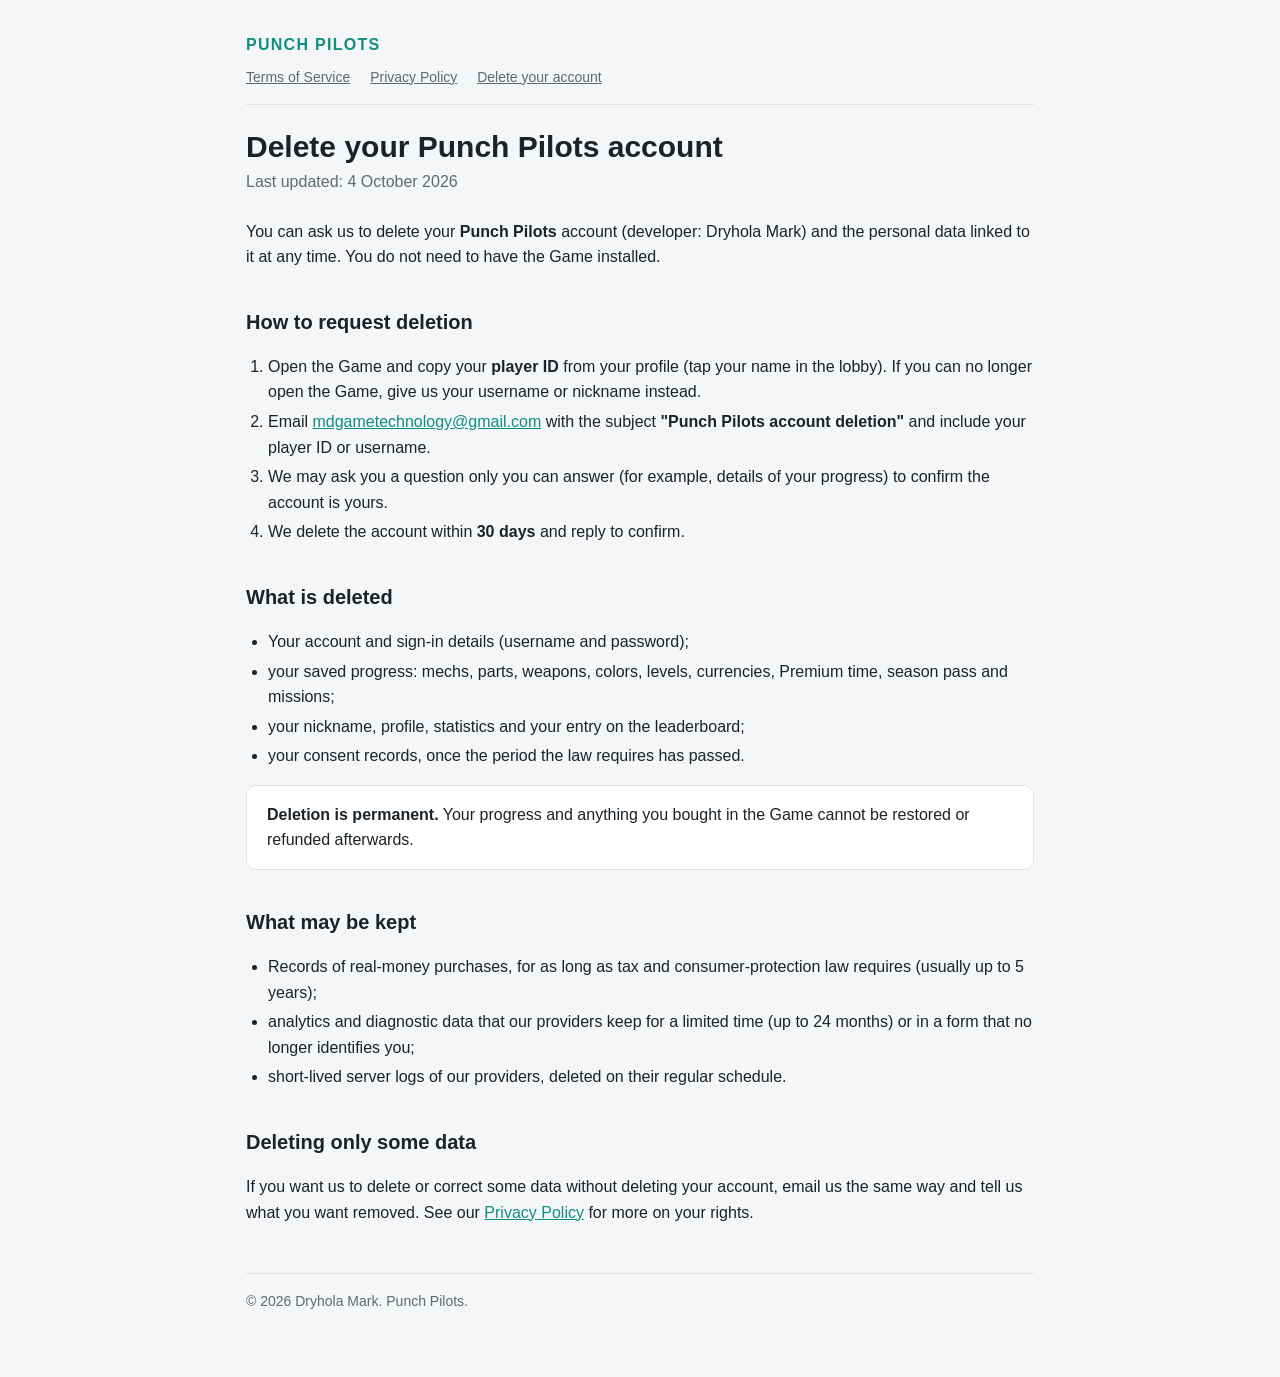
==== delete-account.html @ 1936dfce "Punch Pilots legal pages: terms, privacy, account deletion" ====
<!doctype html>
<html lang="en">
<head>
<meta charset="utf-8">
<meta name="viewport" content="width=device-width, initial-scale=1">
<title>Punch Pilots — Delete your account</title>
<link rel="stylesheet" href="style.css">
</head>
<body>
<main>
<header class="top">
  <a class="brand" href="index.html">Punch Pilots</a>
  <nav class="links">
    <a href="terms.html">Terms of Service</a>
    <a href="privacy.html">Privacy Policy</a>
    <a href="delete-account.html">Delete your account</a>
  </nav>
</header>

<h1>Delete your Punch Pilots account</h1>
<p class="updated">Last updated: 4 October 2026</p>

<p>You can ask us to delete your <b>Punch Pilots</b> account (developer: Dryhola Mark) and the personal data linked to it at any time. You do not need to have the Game installed.</p>

<h2>How to request deletion</h2>
<ol>
  <li>Open the Game and copy your <b>player ID</b> from your profile (tap your name in the lobby). If you can no longer open the Game, give us your username or nickname instead.</li>
  <li>Email <a href="mailto:mdgametechnology@gmail.com?subject=Punch%20Pilots%20account%20deletion">mdgametechnology@gmail.com</a> with the subject <b>"Punch Pilots account deletion"</b> and include your player ID or username.</li>
  <li>We may ask you a question only you can answer (for example, details of your progress) to confirm the account is yours.</li>
  <li>We delete the account within <b>30 days</b> and reply to confirm.</li>
</ol>

<h2>What is deleted</h2>
<ul>
  <li>Your account and sign-in details (username and password);</li>
  <li>your saved progress: mechs, parts, weapons, colors, levels, currencies, Premium time, season pass and missions;</li>
  <li>your nickname, profile, statistics and your entry on the leaderboard;</li>
  <li>your consent records, once the period the law requires has passed.</li>
</ul>
<p class="card"><b>Deletion is permanent.</b> Your progress and anything you bought in the Game cannot be restored or refunded afterwards.</p>

<h2>What may be kept</h2>
<ul>
  <li>Records of real-money purchases, for as long as tax and consumer-protection law requires (usually up to 5 years);</li>
  <li>analytics and diagnostic data that our providers keep for a limited time (up to 24 months) or in a form that no longer identifies you;</li>
  <li>short-lived server logs of our providers, deleted on their regular schedule.</li>
</ul>

<h2>Deleting only some data</h2>
<p>If you want us to delete or correct some data without deleting your account, email us the same way and tell us what you want removed. See our <a href="privacy.html">Privacy Policy</a> for more on your rights.</p>

<footer>© 2026 Dryhola Mark. Punch Pilots.</footer>
</main>
</body>
</html>
---- style.css ----
:root {
  --bg: #0f1418;
  --card: #161d23;
  --text: #e4ebef;
  --muted: #93a3ad;
  --accent: #3fd9c6;
  --rule: #26323b;
}
@media (prefers-color-scheme: light) {
  :root {
    --bg: #f4f6f7;
    --card: #ffffff;
    --text: #1b2329;
    --muted: #5c6b74;
    --accent: #0f8f80;
    --rule: #dde3e6;
  }
}
* { box-sizing: border-box; }
html { -webkit-text-size-adjust: 100%; }
body {
  margin: 0;
  background: var(--bg);
  color: var(--text);
  font: 16px/1.6 -apple-system, BlinkMacSystemFont, "Segoe UI", Roboto, Helvetica, Arial, sans-serif;
}
main {
  max-width: 820px;
  margin: 0 auto;
  padding: 32px 16px 64px;
}
header.top {
  border-bottom: 1px solid var(--rule);
  margin-bottom: 24px;
  padding-bottom: 16px;
}
header.top a.brand {
  color: var(--accent);
  font-weight: 700;
  letter-spacing: .08em;
  text-decoration: none;
  text-transform: uppercase;
}
nav.links { margin-top: 8px; font-size: 14px; }
nav.links a { color: var(--muted); margin-right: 16px; }
h1 { font-size: 30px; line-height: 1.2; margin: 0 0 4px; }
h2 { font-size: 20px; margin: 36px 0 8px; }
h3 { font-size: 17px; margin: 24px 0 6px; }
p.updated { color: var(--muted); margin: 0 0 24px; }
a { color: var(--accent); overflow-wrap: anywhere; }
ul, ol { padding-left: 22px; }
li { margin: 4px 0; }
.card {
  background: var(--card);
  border: 1px solid var(--rule);
  border-radius: 10px;
  padding: 16px 20px;
  margin: 16px 0;
}
table { border-collapse: collapse; width: 100%; font-size: 15px; }
th, td { border: 1px solid var(--rule); padding: 8px 10px; text-align: left; vertical-align: top; }
th { background: var(--card); }
.table-wrap { overflow-x: auto; }
footer { color: var(--muted); font-size: 14px; margin-top: 48px; border-top: 1px solid var(--rule); padding-top: 16px; }
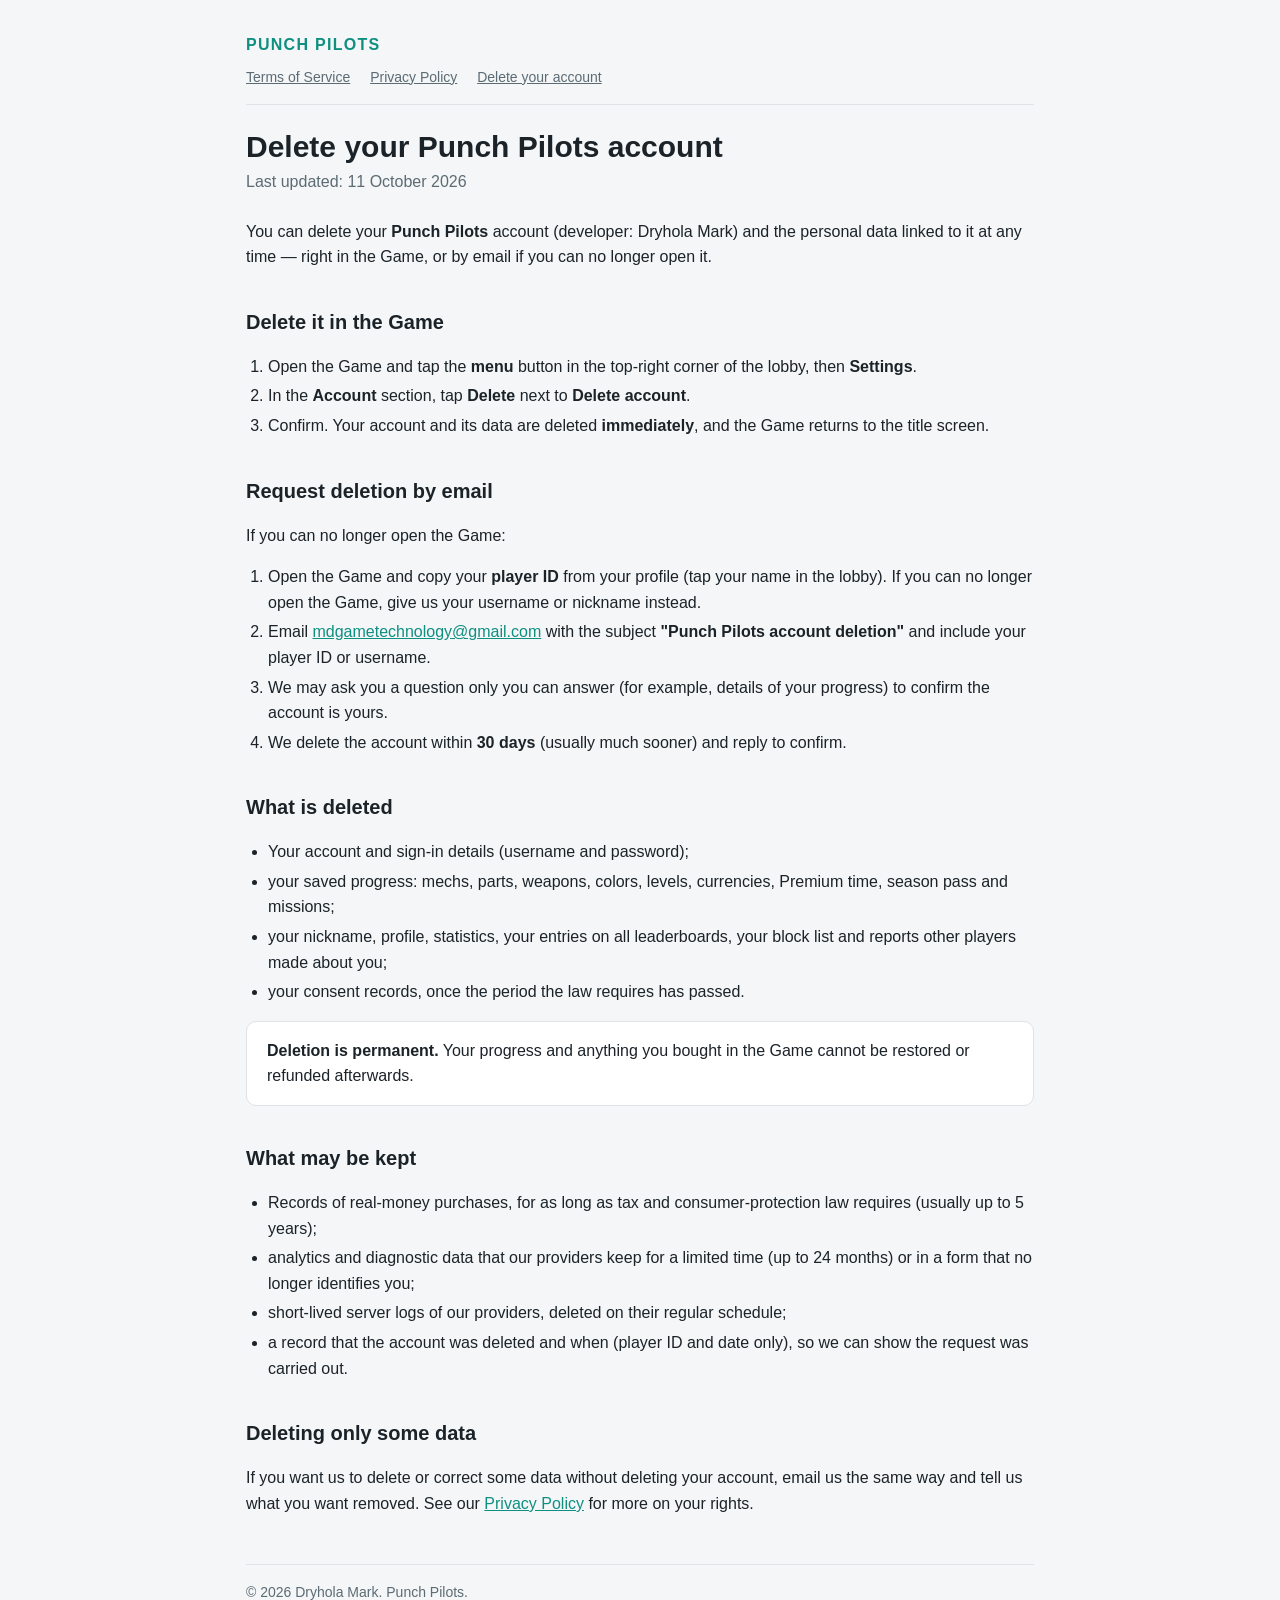
==== commit 124c8aa5: "Delete account: in-game deletion (Settings > Account > Delete account)" ====
--- a/delete-account.html
+++ b/delete-account.html
@@ -18,23 +18,31 @@
 </header>
 
 <h1>Delete your Punch Pilots account</h1>
-<p class="updated">Last updated: 4 October 2026</p>
+<p class="updated">Last updated: 11 October 2026</p>
 
-<p>You can ask us to delete your <b>Punch Pilots</b> account (developer: Dryhola Mark) and the personal data linked to it at any time. You do not need to have the Game installed.</p>
+<p>You can delete your <b>Punch Pilots</b> account (developer: Dryhola Mark) and the personal data linked to it at any time — right in the Game, or by email if you can no longer open it.</p>
 
-<h2>How to request deletion</h2>
+<h2>Delete it in the Game</h2>
+<ol>
+  <li>Open the Game and tap the <b>menu</b> button in the top-right corner of the lobby, then <b>Settings</b>.</li>
+  <li>In the <b>Account</b> section, tap <b>Delete</b> next to <b>Delete account</b>.</li>
+  <li>Confirm. Your account and its data are deleted <b>immediately</b>, and the Game returns to the title screen.</li>
+</ol>
+
+<h2>Request deletion by email</h2>
+<p>If you can no longer open the Game:</p>
 <ol>
   <li>Open the Game and copy your <b>player ID</b> from your profile (tap your name in the lobby). If you can no longer open the Game, give us your username or nickname instead.</li>
   <li>Email <a href="mailto:mdgametechnology@gmail.com?subject=Punch%20Pilots%20account%20deletion">mdgametechnology@gmail.com</a> with the subject <b>"Punch Pilots account deletion"</b> and include your player ID or username.</li>
   <li>We may ask you a question only you can answer (for example, details of your progress) to confirm the account is yours.</li>
-  <li>We delete the account within <b>30 days</b> and reply to confirm.</li>
+  <li>We delete the account within <b>30 days</b> (usually much sooner) and reply to confirm.</li>
 </ol>
 
 <h2>What is deleted</h2>
 <ul>
   <li>Your account and sign-in details (username and password);</li>
   <li>your saved progress: mechs, parts, weapons, colors, levels, currencies, Premium time, season pass and missions;</li>
-  <li>your nickname, profile, statistics and your entry on the leaderboard;</li>
+  <li>your nickname, profile, statistics, your entries on all leaderboards, your block list and reports other players made about you;</li>
   <li>your consent records, once the period the law requires has passed.</li>
 </ul>
 <p class="card"><b>Deletion is permanent.</b> Your progress and anything you bought in the Game cannot be restored or refunded afterwards.</p>
@@ -43,7 +51,8 @@
 <ul>
   <li>Records of real-money purchases, for as long as tax and consumer-protection law requires (usually up to 5 years);</li>
   <li>analytics and diagnostic data that our providers keep for a limited time (up to 24 months) or in a form that no longer identifies you;</li>
-  <li>short-lived server logs of our providers, deleted on their regular schedule.</li>
+  <li>short-lived server logs of our providers, deleted on their regular schedule;</li>
+  <li>a record that the account was deleted and when (player ID and date only), so we can show the request was carried out.</li>
 </ul>
 
 <h2>Deleting only some data</h2>
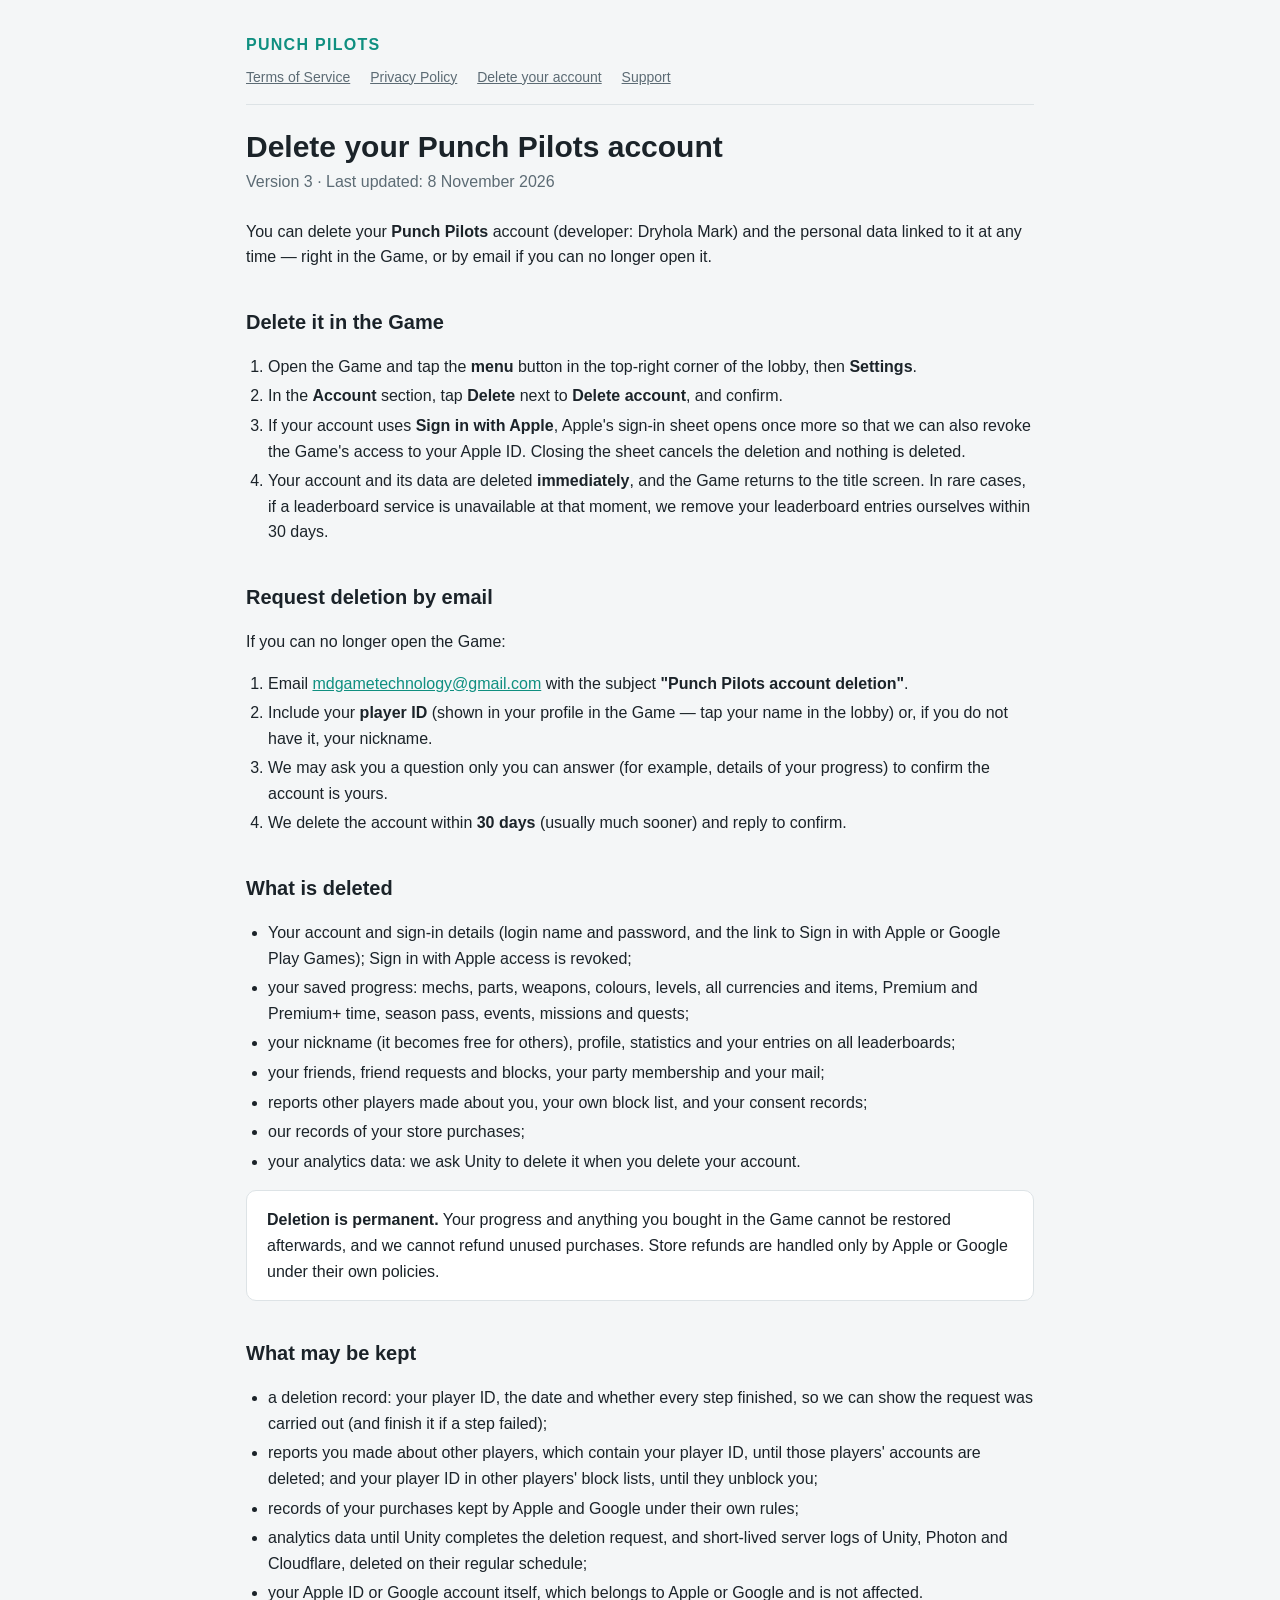
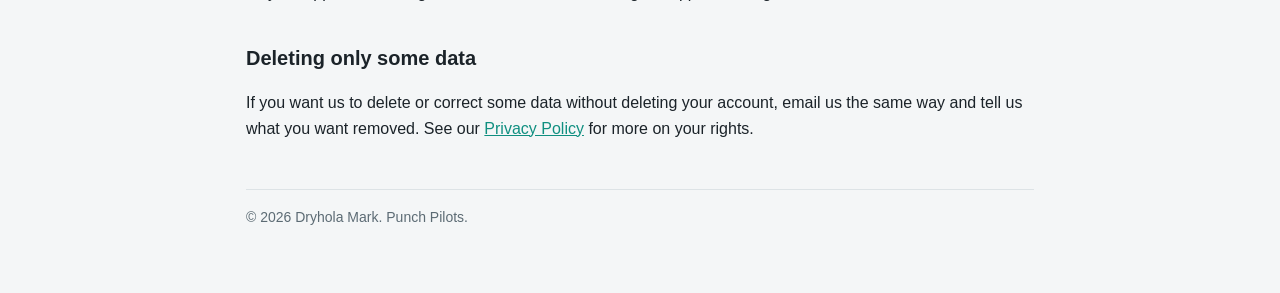
==== commit 096d0f54: "Legal v3 for release 1.0: updated privacy, terms, account deletion; new support page and index" ====
--- a/delete-account.html
+++ b/delete-account.html
@@ -14,45 +14,51 @@
     <a href="terms.html">Terms of Service</a>
     <a href="privacy.html">Privacy Policy</a>
     <a href="delete-account.html">Delete your account</a>
+    <a href="support.html">Support</a>
   </nav>
 </header>
 
 <h1>Delete your Punch Pilots account</h1>
-<p class="updated">Last updated: 11 October 2026</p>
+<p class="updated">Version 3 · Last updated: 8 November 2026</p>
 
 <p>You can delete your <b>Punch Pilots</b> account (developer: Dryhola Mark) and the personal data linked to it at any time — right in the Game, or by email if you can no longer open it.</p>
 
 <h2>Delete it in the Game</h2>
 <ol>
   <li>Open the Game and tap the <b>menu</b> button in the top-right corner of the lobby, then <b>Settings</b>.</li>
-  <li>In the <b>Account</b> section, tap <b>Delete</b> next to <b>Delete account</b>.</li>
-  <li>Confirm. Your account and its data are deleted <b>immediately</b>, and the Game returns to the title screen.</li>
+  <li>In the <b>Account</b> section, tap <b>Delete</b> next to <b>Delete account</b>, and confirm.</li>
+  <li>If your account uses <b>Sign in with Apple</b>, Apple's sign-in sheet opens once more so that we can also revoke the Game's access to your Apple ID. Closing the sheet cancels the deletion and nothing is deleted.</li>
+  <li>Your account and its data are deleted <b>immediately</b>, and the Game returns to the title screen. In rare cases, if a leaderboard service is unavailable at that moment, we remove your leaderboard entries ourselves within 30 days.</li>
 </ol>
 
 <h2>Request deletion by email</h2>
 <p>If you can no longer open the Game:</p>
 <ol>
-  <li>Open the Game and copy your <b>player ID</b> from your profile (tap your name in the lobby). If you can no longer open the Game, give us your username or nickname instead.</li>
-  <li>Email <a href="mailto:mdgametechnology@gmail.com?subject=Punch%20Pilots%20account%20deletion">mdgametechnology@gmail.com</a> with the subject <b>"Punch Pilots account deletion"</b> and include your player ID or username.</li>
+  <li>Email <a href="mailto:mdgametechnology@gmail.com?subject=Punch%20Pilots%20account%20deletion">mdgametechnology@gmail.com</a> with the subject <b>"Punch Pilots account deletion"</b>.</li>
+  <li>Include your <b>player ID</b> (shown in your profile in the Game — tap your name in the lobby) or, if you do not have it, your nickname.</li>
   <li>We may ask you a question only you can answer (for example, details of your progress) to confirm the account is yours.</li>
   <li>We delete the account within <b>30 days</b> (usually much sooner) and reply to confirm.</li>
 </ol>
 
 <h2>What is deleted</h2>
 <ul>
-  <li>Your account and sign-in details (username and password);</li>
-  <li>your saved progress: mechs, parts, weapons, colors, levels, currencies, Premium time, season pass and missions;</li>
-  <li>your nickname, profile, statistics, your entries on all leaderboards, your block list and reports other players made about you;</li>
-  <li>your consent records, once the period the law requires has passed.</li>
+  <li>Your account and sign-in details (login name and password, and the link to Sign in with Apple or Google Play Games); Sign in with Apple access is revoked;</li>
+  <li>your saved progress: mechs, parts, weapons, colours, levels, all currencies and items, Premium and Premium+ time, season pass, events, missions and quests;</li>
+  <li>your nickname (it becomes free for others), profile, statistics and your entries on all leaderboards;</li>
+  <li>your friends, friend requests and blocks, your party membership and your mail;</li>
+  <li>reports other players made about you, your own block list, and your consent records;</li>
+  <li>our records of your store purchases;</li>
+  <li>your analytics data: we ask Unity to delete it when you delete your account.</li>
 </ul>
-<p class="card"><b>Deletion is permanent.</b> Your progress and anything you bought in the Game cannot be restored or refunded afterwards.</p>
+<p class="card"><b>Deletion is permanent.</b> Your progress and anything you bought in the Game cannot be restored afterwards, and we cannot refund unused purchases. Store refunds are handled only by Apple or Google under their own policies.</p>
 
 <h2>What may be kept</h2>
 <ul>
-  <li>Records of real-money purchases, for as long as tax and consumer-protection law requires (usually up to 5 years);</li>
-  <li>analytics and diagnostic data that our providers keep for a limited time (up to 24 months) or in a form that no longer identifies you;</li>
-  <li>short-lived server logs of our providers, deleted on their regular schedule;</li>
-  <li>a record that the account was deleted and when (player ID and date only), so we can show the request was carried out.</li>
+  <li>a deletion record: your player ID, the date and whether every step finished, so we can show the request was carried out (and finish it if a step failed);</li>
+  <li>reports you made about other players, which contain your player ID, until those players' accounts are deleted; and your player ID in other players' block lists, until they unblock you;</li>
+  <li>records of your purchases kept by Apple and Google under their own rules;</li>
+  <li>analytics data until Unity completes the deletion request, and short-lived server logs of Unity, Photon and Cloudflare, deleted on their regular schedule;</li>
+  <li>your Apple ID or Google account itself, which belongs to Apple or Google and is not affected.</li>
 </ul>
 
 <h2>Deleting only some data</h2>
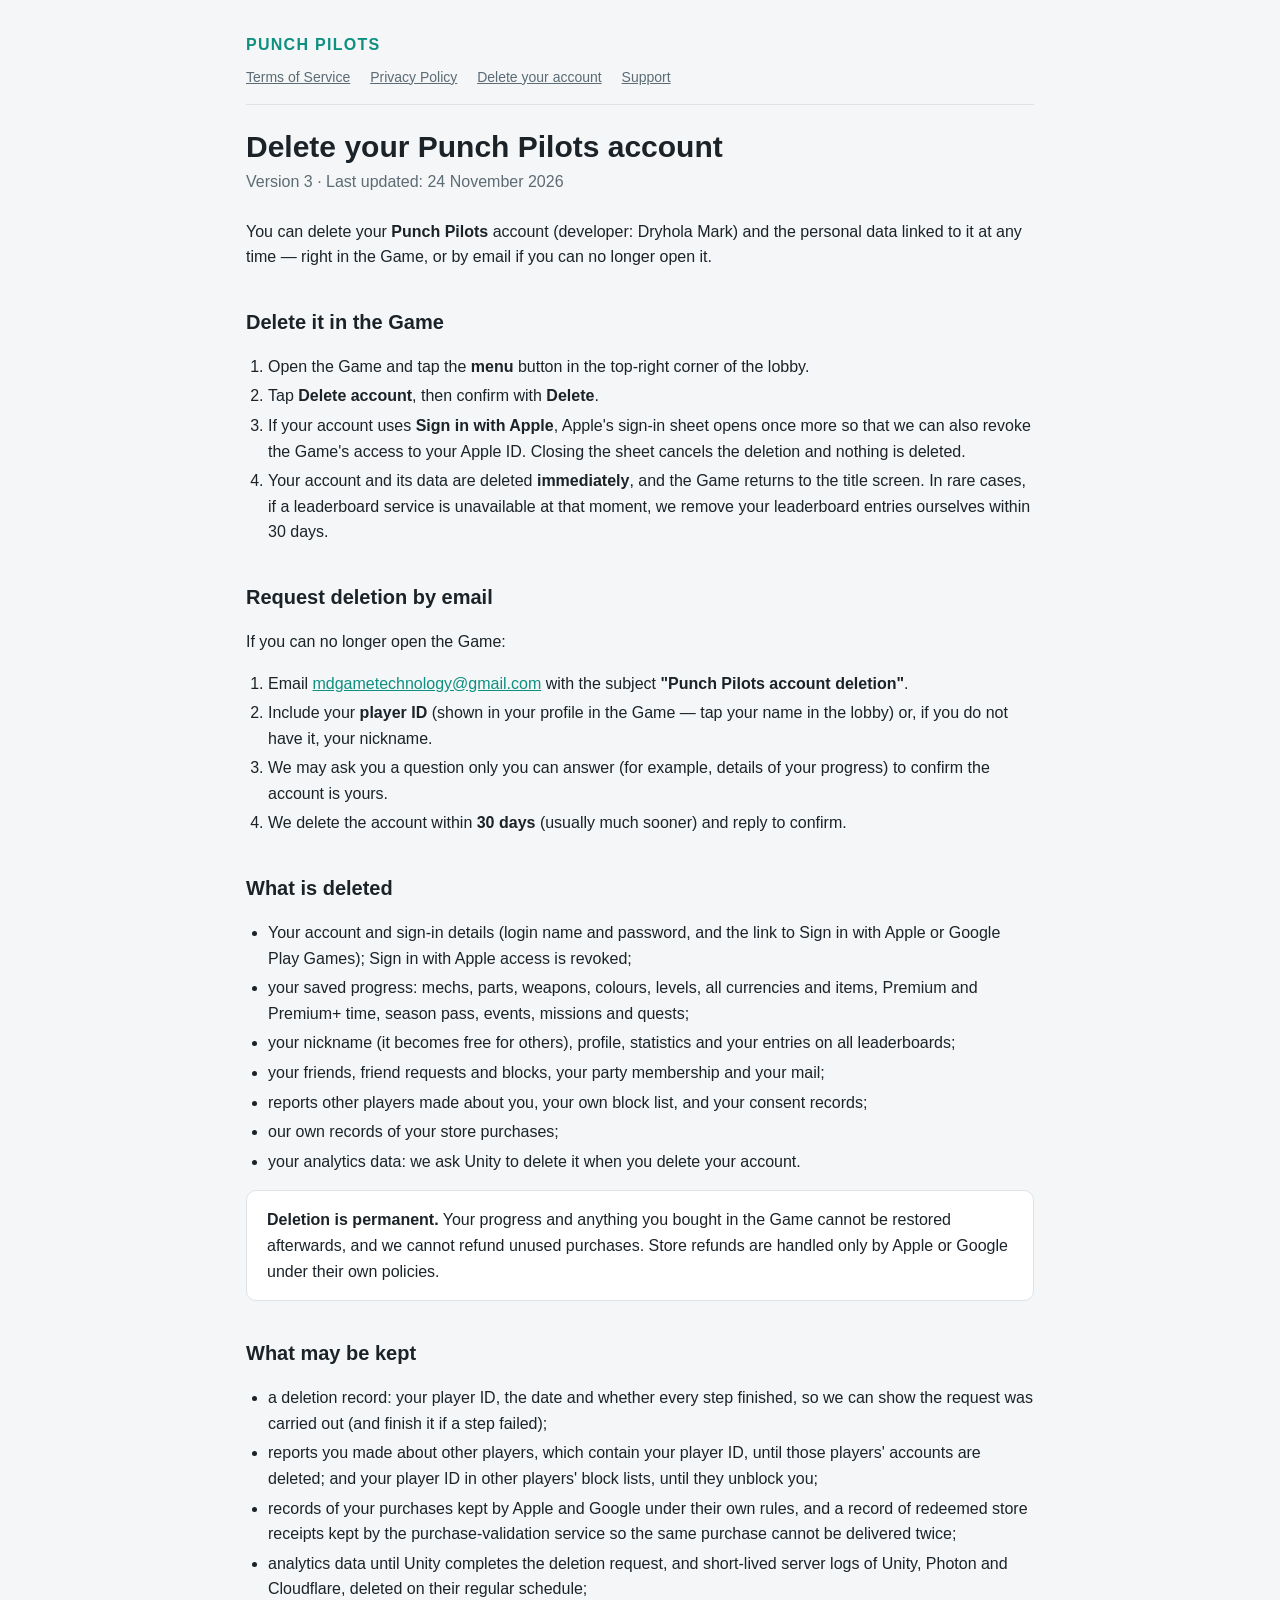
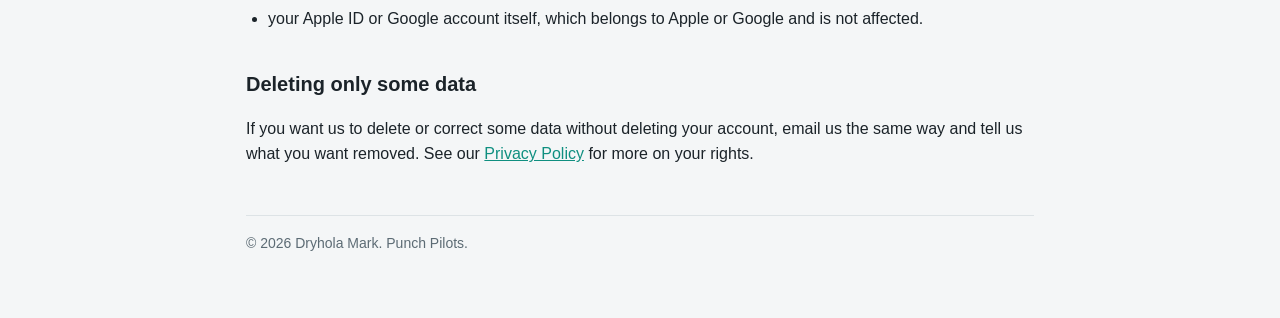
==== commit ec304517: "Legal pages 24.11: deletion and account paths via lobby menu, device data list, analytics, last upda" ====
--- a/delete-account.html
+++ b/delete-account.html
@@ -19,14 +19,14 @@
 </header>
 
 <h1>Delete your Punch Pilots account</h1>
-<p class="updated">Version 3 · Last updated: 8 November 2026</p>
+<p class="updated">Version 3 · Last updated: 24 November 2026</p>
 
 <p>You can delete your <b>Punch Pilots</b> account (developer: Dryhola Mark) and the personal data linked to it at any time — right in the Game, or by email if you can no longer open it.</p>
 
 <h2>Delete it in the Game</h2>
 <ol>
-  <li>Open the Game and tap the <b>menu</b> button in the top-right corner of the lobby, then <b>Settings</b>.</li>
-  <li>In the <b>Account</b> section, tap <b>Delete</b> next to <b>Delete account</b>, and confirm.</li>
+  <li>Open the Game and tap the <b>menu</b> button in the top-right corner of the lobby.</li>
+  <li>Tap <b>Delete account</b>, then confirm with <b>Delete</b>.</li>
   <li>If your account uses <b>Sign in with Apple</b>, Apple's sign-in sheet opens once more so that we can also revoke the Game's access to your Apple ID. Closing the sheet cancels the deletion and nothing is deleted.</li>
   <li>Your account and its data are deleted <b>immediately</b>, and the Game returns to the title screen. In rare cases, if a leaderboard service is unavailable at that moment, we remove your leaderboard entries ourselves within 30 days.</li>
 </ol>
@@ -47,7 +47,7 @@
   <li>your nickname (it becomes free for others), profile, statistics and your entries on all leaderboards;</li>
   <li>your friends, friend requests and blocks, your party membership and your mail;</li>
   <li>reports other players made about you, your own block list, and your consent records;</li>
-  <li>our records of your store purchases;</li>
+  <li>our own records of your store purchases;</li>
   <li>your analytics data: we ask Unity to delete it when you delete your account.</li>
 </ul>
 <p class="card"><b>Deletion is permanent.</b> Your progress and anything you bought in the Game cannot be restored afterwards, and we cannot refund unused purchases. Store refunds are handled only by Apple or Google under their own policies.</p>
@@ -56,7 +56,7 @@
 <ul>
   <li>a deletion record: your player ID, the date and whether every step finished, so we can show the request was carried out (and finish it if a step failed);</li>
   <li>reports you made about other players, which contain your player ID, until those players' accounts are deleted; and your player ID in other players' block lists, until they unblock you;</li>
-  <li>records of your purchases kept by Apple and Google under their own rules;</li>
+  <li>records of your purchases kept by Apple and Google under their own rules, and a record of redeemed store receipts kept by the purchase-validation service so the same purchase cannot be delivered twice;</li>
   <li>analytics data until Unity completes the deletion request, and short-lived server logs of Unity, Photon and Cloudflare, deleted on their regular schedule;</li>
   <li>your Apple ID or Google account itself, which belongs to Apple or Google and is not affected.</li>
 </ul>
